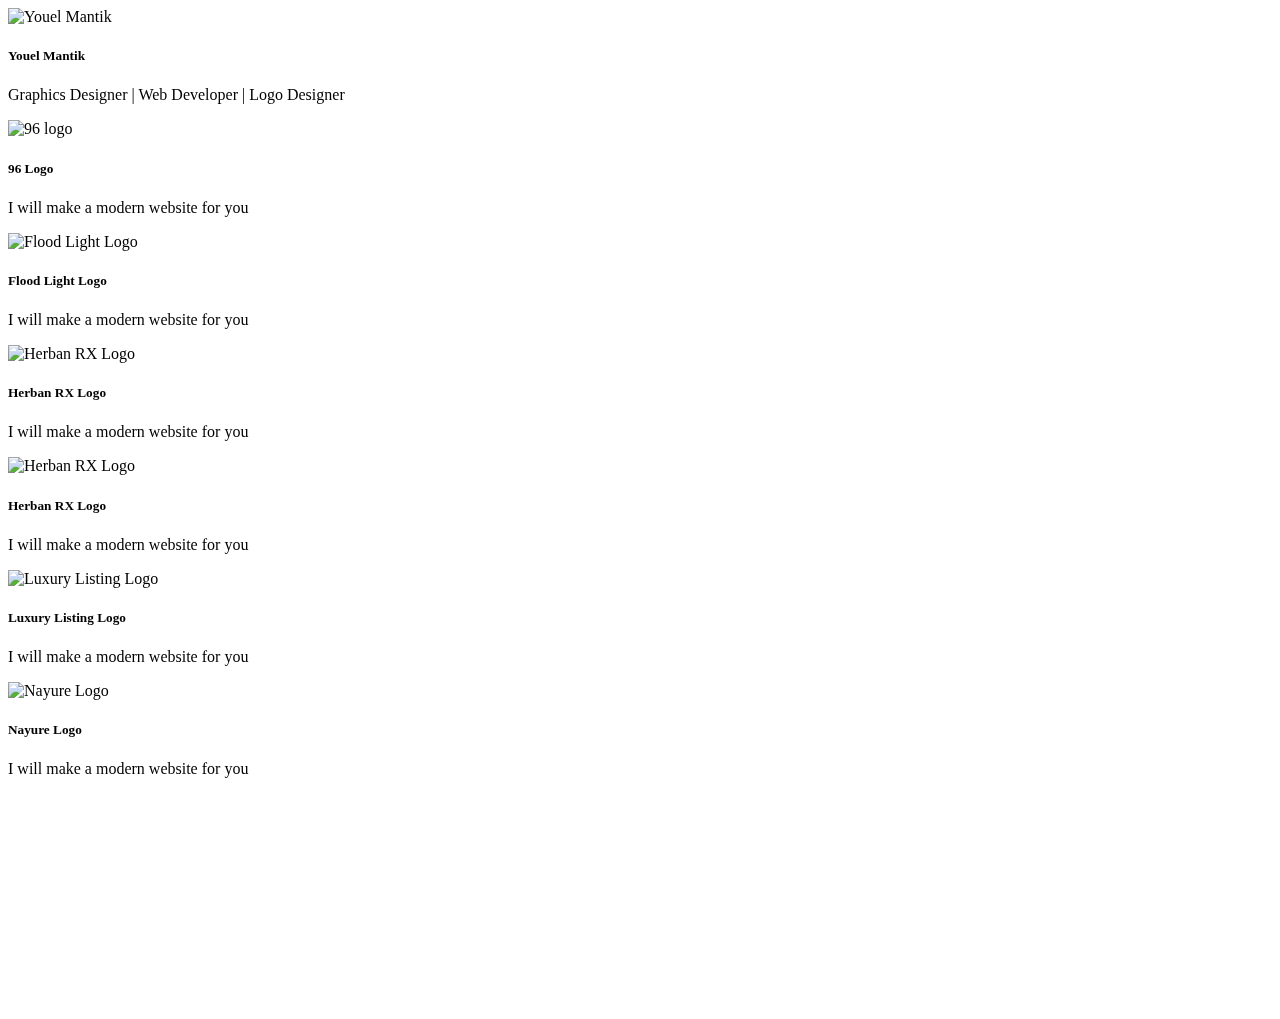
==== index.html @ 5e0aeb74 "mencoba mengganti ekstensi nama gambar" ====
<!DOCTYPE html>
<html lang="en">
  <head>
    <!-- Required meta tags -->
    <meta charset="utf-8" />
    <meta name="viewport" content="width=device-width, initial-scale=1" />

    <!-- Bootstrap CSS -->
    <link href="https://cdn.jsdelivr.net/npm/bootstrap@5.0.1/dist/css/bootstrap.min.css" rel="stylesheet" integrity="sha384-+0n0xVW2eSR5OomGNYDnhzAbDsOXxcvSN1TPprVMTNDbiYZCxYbOOl7+AMvyTG2x" crossorigin="anonymous" />
    <link rel="stylesheet" href="https://unpkg.com/aos@next/dist/aos.css" />
    <link
      rel="stylesheet"
      href="https://cdnjs.cloudflare.com/ajax/libs/font-awesome/4.7.0/css/font-awesome.css"
      integrity="sha512-5A8nwdMOWrSz20fDsjczgUidUBR8liPYU+WymTZP1lmY9G6Oc7HlZv156XqnsgNUzTyMefFTcsFH/tnJE/+xBg=="
      crossorigin="anonymous"
      referrerpolicy="no-referrer"
    />
    <link href="style.css" rel="stylesheet" />

    <title>Portfolio</title>
  </head>
  <body>
    <!-- Header -->
    <div class="header" data-aos="fade-down" data-aos-duration="800">
      <div class="container-md">
        <img src="/image/image1.JPG" alt="Youel Mantik" />
        <h5>Youel Mantik</h5>
        <p>Graphics Designer | Web Developer | Logo Designer</p>
      </div>
    </div>
    <!-- Card Image -->
    <div class="contCard">
      <div data-aos="zoom-in" data-aos-duration="800">
        <div class="card">
          <img src="/image/logo/logo1.JPG" class="card-img-top" alt="96 logo" />
          <div class="card-body">
            <h5 class="card-title">96 Logo</h5>
            <p class="card-text">I will make a modern website for you</p>
          </div>
        </div>
      </div>

      <div data-aos="zoom-in" data-aos-duration="800" data-aos-delay="100">
        <div class="card">
          <img src="/image/logo/logo2.jpg" class="card-img-top" alt="Flood Light Logo" />
          <div class="card-body">
            <h5 class="card-title">Flood Light Logo</h5>
            <p class="card-text">I will make a modern website for you</p>
          </div>
        </div>
      </div>

      <div data-aos="zoom-in" data-aos-duration="800" data-aos-delay="200">
        <div class="card">
          <img src="/image/logo/logo3.jpg" class="card-img-top" alt="Herban RX Logo" />
          <div class="card-body">
            <h5 class="card-title">Herban RX Logo</h5>
            <p class="card-text">I will make a modern website for you</p>
          </div>
        </div>
      </div>

      <div data-aos="zoom-in" data-aos-duration="800" data-aos-delay="300">
        <div class="card">
          <img src="/image/logo/logo4.jpg" class="card-img-top" alt="Herban RX Logo" />
          <div class="card-body">
            <h5 class="card-title">Herban RX Logo</h5>
            <p class="card-text">I will make a modern website for you</p>
          </div>
        </div>
      </div>

      <div data-aos="zoom-in" data-aos-duration="800" data-aos-delay="400">
        <div class="card">
          <img src="/image/logo/logo5.jpg" class="card-img-top" alt="Luxury Listing Logo" />
          <div class="card-body">
            <h5 class="card-title">Luxury Listing Logo</h5>
            <p class="card-text">I will make a modern website for you</p>
          </div>
        </div>
      </div>

      <div data-aos="zoom-in" data-aos-duration="800" data-aos-delay="500">
        <div class="card">
          <img src="/image/logo/logo6.jpg" class="card-img-top" alt="Nayure Logo" />
          <div class="card-body">
            <h5 class="card-title">Nayure Logo</h5>
            <p class="card-text">I will make a modern website for you</p>
          </div>
        </div>
      </div>

      <div data-aos="zoom-in" data-aos-duration="800">
        <div class="card">
          <img src="/image/logo/logo7.jpg" class="card-img-top" alt="Omnigram Logo" />
          <div class="card-body">
            <h5 class="card-title">Omnigram Logo</h5>
            <p class="card-text">I will make a modern website for you</p>
          </div>
        </div>
      </div>

      <div data-aos="zoom-in" data-aos-duration="800" data-aos-delay="100">
        <div class="card">
          <img src="/image/logo/logo8.jpg" class="card-img-top" alt="SEEN Logo" />
          <div class="card-body">
            <h5 class="card-title">SEEN Logo</h5>
            <p class="card-text">I will make a modern website for you</p>
          </div>
        </div>
      </div>
    </div>

    <!-- Javascript -->
    <script>
      const sec = document.querySelector("sec");
      const tog = document.querySelector("togle");
      tog.onclick = function () {
        sec.classList.toggle("light");
      };
    </script>

    <script src="https://cdn.jsdelivr.net/npm/bootstrap@5.0.1/dist/js/bootstrap.bundle.min.js" integrity="sha384-gtEjrD/SeCtmISkJkNUaaKMoLD0//ElJ19smozuHV6z3Iehds+3Ulb9Bn9Plx0x4" crossorigin="anonymous"></script>
    <script src="https://unpkg.com/aos@next/dist/aos.js"></script>
    <script>
      AOS.init();
    </script>
  </body>
</html>
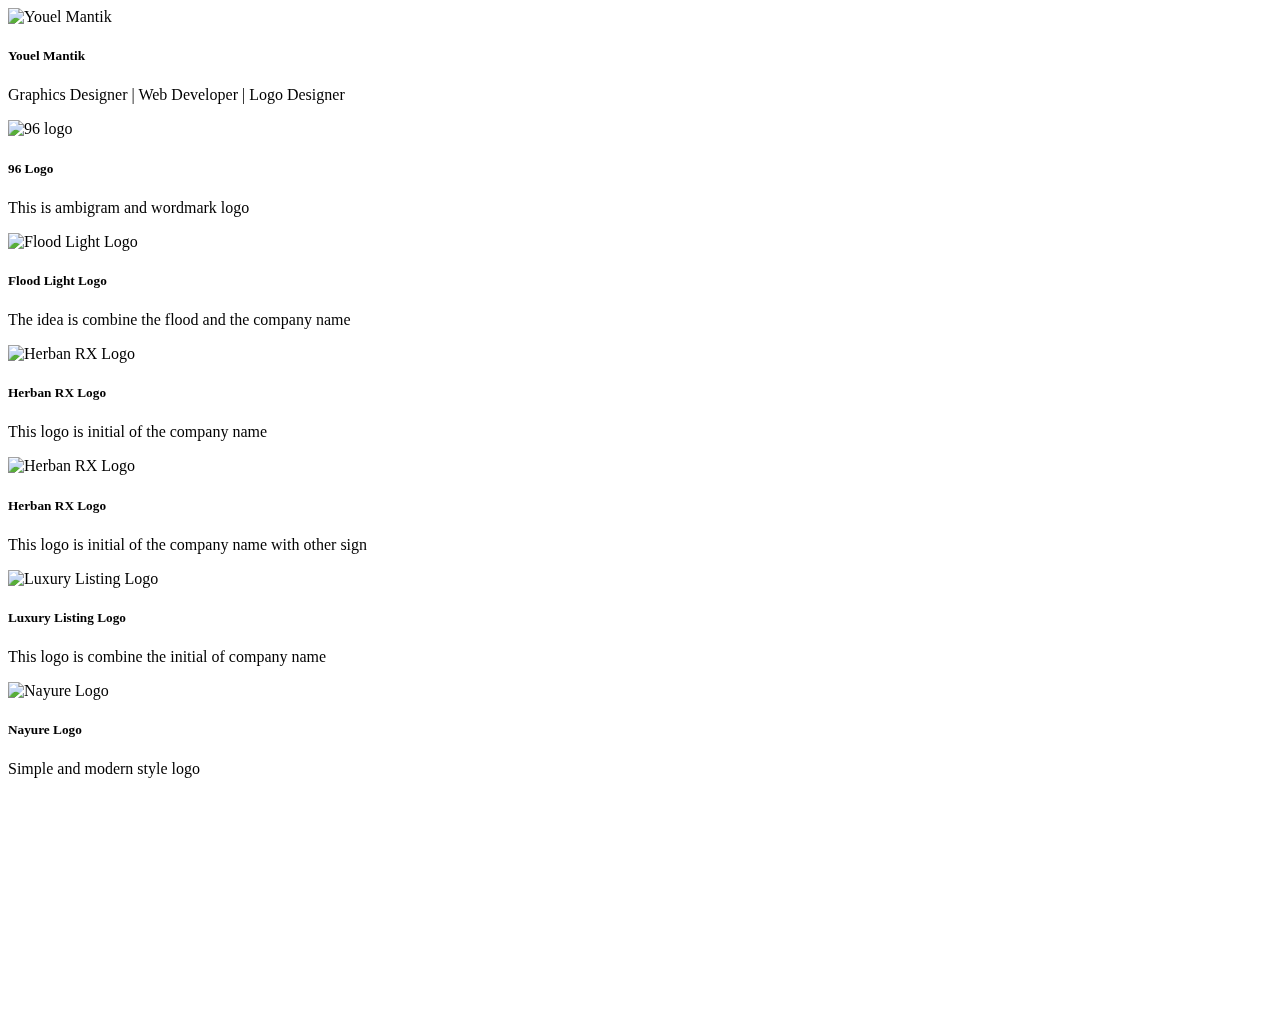
==== commit 871d0c8c: "Menambahkan penjelasan pada setiap logo" ====
--- a/index.html
+++ b/index.html
@@ -23,7 +23,7 @@
     <!-- Header -->
     <div class="header" data-aos="fade-down" data-aos-duration="800">
       <div class="container-md">
-        <img src="/image/image1.JPG" alt="Youel Mantik" />
+        <img src="/portfoliologo/image/image1.jpg" alt="Youel Mantik" />
         <h5>Youel Mantik</h5>
         <p>Graphics Designer | Web Developer | Logo Designer</p>
       </div>
@@ -32,80 +32,80 @@
     <div class="contCard">
       <div data-aos="zoom-in" data-aos-duration="800">
         <div class="card">
-          <img src="/image/logo/logo1.JPG" class="card-img-top" alt="96 logo" />
+          <img src="/portfoliologo/image/logo/logo1.jpg" class="card-img-top" alt="96 logo" />
           <div class="card-body">
             <h5 class="card-title">96 Logo</h5>
-            <p class="card-text">I will make a modern website for you</p>
+            <p class="card-text">This is ambigram and wordmark logo</p>
           </div>
         </div>
       </div>
 
       <div data-aos="zoom-in" data-aos-duration="800" data-aos-delay="100">
         <div class="card">
-          <img src="/image/logo/logo2.jpg" class="card-img-top" alt="Flood Light Logo" />
+          <img src="/portfoliologo/image/logo/logo2.jpg" class="card-img-top" alt="Flood Light Logo" />
           <div class="card-body">
             <h5 class="card-title">Flood Light Logo</h5>
-            <p class="card-text">I will make a modern website for you</p>
+            <p class="card-text">The idea is combine the flood and the company name</p>
           </div>
         </div>
       </div>
 
       <div data-aos="zoom-in" data-aos-duration="800" data-aos-delay="200">
         <div class="card">
-          <img src="/image/logo/logo3.jpg" class="card-img-top" alt="Herban RX Logo" />
+          <img src="/portfoliologo/image/logo/logo3.jpg" class="card-img-top" alt="Herban RX Logo" />
           <div class="card-body">
             <h5 class="card-title">Herban RX Logo</h5>
-            <p class="card-text">I will make a modern website for you</p>
+            <p class="card-text">This logo is initial of the company name</p>
           </div>
         </div>
       </div>
 
       <div data-aos="zoom-in" data-aos-duration="800" data-aos-delay="300">
         <div class="card">
-          <img src="/image/logo/logo4.jpg" class="card-img-top" alt="Herban RX Logo" />
+          <img src="/portfoliologo/image/logo/logo4.jpg" class="card-img-top" alt="Herban RX Logo" />
           <div class="card-body">
             <h5 class="card-title">Herban RX Logo</h5>
-            <p class="card-text">I will make a modern website for you</p>
+            <p class="card-text">This logo is initial of the company name with other sign</p>
           </div>
         </div>
       </div>
 
       <div data-aos="zoom-in" data-aos-duration="800" data-aos-delay="400">
         <div class="card">
-          <img src="/image/logo/logo5.jpg" class="card-img-top" alt="Luxury Listing Logo" />
+          <img src="/portfoliologo/image/logo/logo5.jpg" class="card-img-top" alt="Luxury Listing Logo" />
           <div class="card-body">
             <h5 class="card-title">Luxury Listing Logo</h5>
-            <p class="card-text">I will make a modern website for you</p>
+            <p class="card-text">This logo is combine the initial of company name</p>
           </div>
         </div>
       </div>
 
       <div data-aos="zoom-in" data-aos-duration="800" data-aos-delay="500">
         <div class="card">
-          <img src="/image/logo/logo6.jpg" class="card-img-top" alt="Nayure Logo" />
+          <img src="/portfoliologo/image/logo/logo6.jpg" class="card-img-top" alt="Nayure Logo" />
           <div class="card-body">
             <h5 class="card-title">Nayure Logo</h5>
-            <p class="card-text">I will make a modern website for you</p>
+            <p class="card-text">Simple and modern style logo</p>
           </div>
         </div>
       </div>
 
       <div data-aos="zoom-in" data-aos-duration="800">
         <div class="card">
-          <img src="/image/logo/logo7.jpg" class="card-img-top" alt="Omnigram Logo" />
+          <img src="/portfoliologo/image/logo/logo7.jpg" class="card-img-top" alt="Omnigram Logo" />
           <div class="card-body">
             <h5 class="card-title">Omnigram Logo</h5>
-            <p class="card-text">I will make a modern website for you</p>
+            <p class="card-text">This logo is initial of OG from the company name</p>
           </div>
         </div>
       </div>
 
       <div data-aos="zoom-in" data-aos-duration="800" data-aos-delay="100">
         <div class="card">
-          <img src="/image/logo/logo8.jpg" class="card-img-top" alt="SEEN Logo" />
+          <img src="/portfoliologo/image/logo/logo8.jpg" class="card-img-top" alt="SEEN Logo" />
           <div class="card-body">
             <h5 class="card-title">SEEN Logo</h5>
-            <p class="card-text">I will make a modern website for you</p>
+            <p class="card-text">Combine seen in english and arabic languages</p>
           </div>
         </div>
       </div>
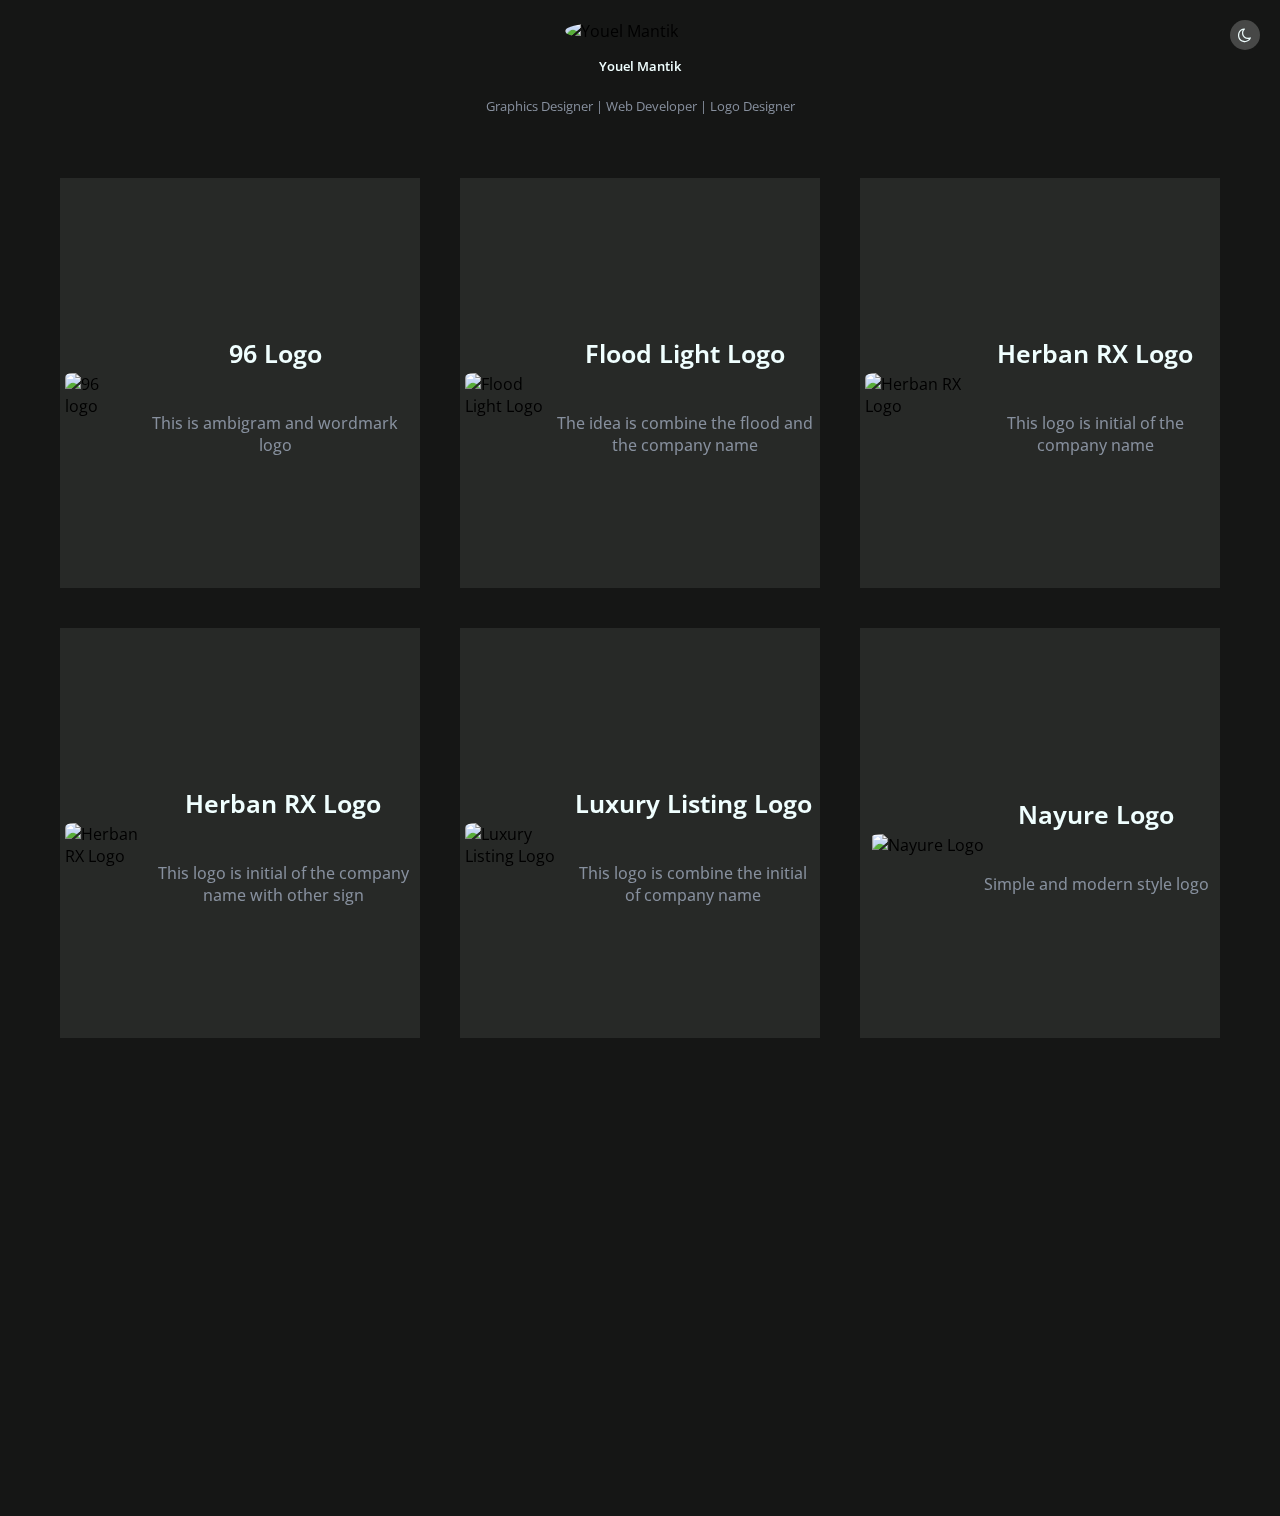
==== commit df962c87: "menambahkan toggle switch theme" ====
--- a/index.html
+++ b/index.html
@@ -20,92 +20,96 @@
     <title>Portfolio</title>
   </head>
   <body>
-    <!-- Header -->
-    <div class="header" data-aos="fade-down" data-aos-duration="800">
-      <div class="container-md">
-        <img src="/portfoliologo/image/image1.jpg" alt="Youel Mantik" />
-        <h5>Youel Mantik</h5>
-        <p>Graphics Designer | Web Developer | Logo Designer</p>
+    <div class="sec">
+      <!-- Toggle Switch -->
+      <div class="toggle" onclick="light()"></div>
+      <!-- Header -->
+      <div class="header" data-aos="fade-down" data-aos-duration="800">
+        <div class="container-md">
+          <img src="/portfoliologo/image/image1.jpg" alt="Youel Mantik" />
+          <h5>Youel Mantik</h5>
+          <p>Graphics Designer | Web Developer | Logo Designer</p>
+        </div>
       </div>
-    </div>
-    <!-- Card Image -->
-    <div class="contCard">
-      <div data-aos="zoom-in" data-aos-duration="800">
-        <div class="card">
-          <img src="/portfoliologo/image/logo/logo1.jpg" class="card-img-top" alt="96 logo" />
-          <div class="card-body">
-            <h5 class="card-title">96 Logo</h5>
-            <p class="card-text">This is ambigram and wordmark logo</p>
+      <!-- Card Image -->
+      <div class="contCard">
+        <div data-aos="zoom-in" data-aos-duration="800">
+          <div class="card">
+            <img src="/portfoliologo/image/logo/logo1.jpg" class="card-img-top" alt="96 logo" />
+            <div class="card-body">
+              <h5 class="card-title">96 Logo</h5>
+              <p class="card-text">This is ambigram and wordmark logo</p>
+            </div>
           </div>
         </div>
-      </div>
 
-      <div data-aos="zoom-in" data-aos-duration="800" data-aos-delay="100">
-        <div class="card">
-          <img src="/portfoliologo/image/logo/logo2.jpg" class="card-img-top" alt="Flood Light Logo" />
-          <div class="card-body">
-            <h5 class="card-title">Flood Light Logo</h5>
-            <p class="card-text">The idea is combine the flood and the company name</p>
+        <div data-aos="zoom-in" data-aos-duration="800" data-aos-delay="100">
+          <div class="card">
+            <img src="/portfoliologo/image/logo/logo2.jpg" class="card-img-top" alt="Flood Light Logo" />
+            <div class="card-body">
+              <h5 class="card-title">Flood Light Logo</h5>
+              <p class="card-text">The idea is combine the flood and the company name</p>
+            </div>
           </div>
         </div>
-      </div>
 
-      <div data-aos="zoom-in" data-aos-duration="800" data-aos-delay="200">
-        <div class="card">
-          <img src="/portfoliologo/image/logo/logo3.jpg" class="card-img-top" alt="Herban RX Logo" />
-          <div class="card-body">
-            <h5 class="card-title">Herban RX Logo</h5>
-            <p class="card-text">This logo is initial of the company name</p>
+        <div data-aos="zoom-in" data-aos-duration="800" data-aos-delay="200">
+          <div class="card">
+            <img src="/portfoliologo/image/logo/logo3.jpg" class="card-img-top" alt="Herban RX Logo" />
+            <div class="card-body">
+              <h5 class="card-title">Herban RX Logo</h5>
+              <p class="card-text">This logo is initial of the company name</p>
+            </div>
           </div>
         </div>
-      </div>
 
-      <div data-aos="zoom-in" data-aos-duration="800" data-aos-delay="300">
-        <div class="card">
-          <img src="/portfoliologo/image/logo/logo4.jpg" class="card-img-top" alt="Herban RX Logo" />
-          <div class="card-body">
-            <h5 class="card-title">Herban RX Logo</h5>
-            <p class="card-text">This logo is initial of the company name with other sign</p>
+        <div data-aos="zoom-in" data-aos-duration="800" data-aos-delay="300">
+          <div class="card">
+            <img src="/portfoliologo/image/logo/logo4.jpg" class="card-img-top" alt="Herban RX Logo" />
+            <div class="card-body">
+              <h5 class="card-title">Herban RX Logo</h5>
+              <p class="card-text">This logo is initial of the company name with other sign</p>
+            </div>
           </div>
         </div>
-      </div>
 
-      <div data-aos="zoom-in" data-aos-duration="800" data-aos-delay="400">
-        <div class="card">
-          <img src="/portfoliologo/image/logo/logo5.jpg" class="card-img-top" alt="Luxury Listing Logo" />
-          <div class="card-body">
-            <h5 class="card-title">Luxury Listing Logo</h5>
-            <p class="card-text">This logo is combine the initial of company name</p>
+        <div data-aos="zoom-in" data-aos-duration="800" data-aos-delay="400">
+          <div class="card">
+            <img src="/portfoliologo/image/logo/logo5.jpg" class="card-img-top" alt="Luxury Listing Logo" />
+            <div class="card-body">
+              <h5 class="card-title">Luxury Listing Logo</h5>
+              <p class="card-text">This logo is combine the initial of company name</p>
+            </div>
           </div>
         </div>
-      </div>
 
-      <div data-aos="zoom-in" data-aos-duration="800" data-aos-delay="500">
-        <div class="card">
-          <img src="/portfoliologo/image/logo/logo6.jpg" class="card-img-top" alt="Nayure Logo" />
-          <div class="card-body">
-            <h5 class="card-title">Nayure Logo</h5>
-            <p class="card-text">Simple and modern style logo</p>
+        <div data-aos="zoom-in" data-aos-duration="800" data-aos-delay="500">
+          <div class="card">
+            <img src="/portfoliologo/image/logo/logo6.jpg" class="card-img-top" alt="Nayure Logo" />
+            <div class="card-body">
+              <h5 class="card-title">Nayure Logo</h5>
+              <p class="card-text">Simple and modern style logo</p>
+            </div>
           </div>
         </div>
-      </div>
 
-      <div data-aos="zoom-in" data-aos-duration="800">
-        <div class="card">
-          <img src="/portfoliologo/image/logo/logo7.jpg" class="card-img-top" alt="Omnigram Logo" />
-          <div class="card-body">
-            <h5 class="card-title">Omnigram Logo</h5>
-            <p class="card-text">This logo is initial of OG from the company name</p>
+        <div data-aos="zoom-in" data-aos-duration="800">
+          <div class="card">
+            <img src="/portfoliologo/image/logo/logo7.jpg" class="card-img-top" alt="Omnigram Logo" />
+            <div class="card-body">
+              <h5 class="card-title">Omnigram Logo</h5>
+              <p class="card-text">This logo is initial of OG from the company name</p>
+            </div>
           </div>
         </div>
-      </div>
 
-      <div data-aos="zoom-in" data-aos-duration="800" data-aos-delay="100">
-        <div class="card">
-          <img src="/portfoliologo/image/logo/logo8.jpg" class="card-img-top" alt="SEEN Logo" />
-          <div class="card-body">
-            <h5 class="card-title">SEEN Logo</h5>
-            <p class="card-text">Combine seen in english and arabic languages</p>
+        <div data-aos="zoom-in" data-aos-duration="800" data-aos-delay="100">
+          <div class="card">
+            <img src="/portfoliologo/image/logo/logo8.jpg" class="card-img-top" alt="SEEN Logo" />
+            <div class="card-body">
+              <h5 class="card-title">SEEN Logo</h5>
+              <p class="card-text">Combine seen in english and arabic languages</p>
+            </div>
           </div>
         </div>
       </div>
@@ -113,11 +117,9 @@
 
     <!-- Javascript -->
     <script>
-      const sec = document.querySelector("sec");
-      const tog = document.querySelector("togle");
-      tog.onclick = function () {
-        sec.classList.toggle("light");
-      };
+      function light() {
+        document.body.classList.toggle("light");
+      }
     </script>
 
     <script src="https://cdn.jsdelivr.net/npm/bootstrap@5.0.1/dist/js/bootstrap.bundle.min.js" integrity="sha384-gtEjrD/SeCtmISkJkNUaaKMoLD0//ElJ19smozuHV6z3Iehds+3Ulb9Bn9Plx0x4" crossorigin="anonymous"></script>
--- a/style.css
+++ b/style.css
@@ -0,0 +1,126 @@
+@import url("https://fonts.googleapis.com/css2?family=Open+Sans&display=swap");
+* {
+  font-family: "Open Sans", sans-serif;
+}
+body {
+  background-color: rgb(21, 22, 21);
+  transition: background-color 0.5s;
+}
+body.light {
+  background-color: azure;
+}
+.toggle {
+  position: absolute;
+  z-index: 1;
+  top: 20px;
+  right: 20px;
+  background-color: rgba(84, 85, 84, 0.8);
+  width: 30px;
+  height: 30px;
+  border-radius: 50%;
+  cursor: pointer;
+  display: flex;
+  justify-content: center;
+  align-items: center;
+}
+.toggle:before {
+  content: "\f186";
+  font-family: fontAwesome;
+  color: azure;
+}
+body.light .toggle:before {
+  content: "\f185";
+  font-family: fontAwesome;
+}
+
+.header {
+  position: relative;
+  justify-content: center;
+  display: flex;
+  margin-top: 20px;
+  align-items: center;
+}
+.header img {
+  margin: auto;
+  position: relative;
+  justify-content: center;
+  display: flex;
+  max-width: 150px;
+  min-width: 50px;
+  border-radius: 100%;
+}
+.header h5 {
+  margin-top: 15px;
+  position: relative;
+  justify-content: center;
+  display: flex;
+  color: azure;
+  font-weight: 600;
+}
+body.light .header h5 {
+  color: rgb(21, 22, 21);
+}
+
+.header p {
+  position: relative;
+  justify-content: center;
+  display: flex;
+  font-size: 0.8em;
+  color: rgb(135, 144, 158);
+}
+
+body.light .header p {
+  color: rgb(21, 22, 21);
+}
+
+.contCard {
+  margin-top: 30px;
+  position: relative;
+  justify-content: center;
+  display: flex;
+  flex-wrap: wrap;
+  align-items: center;
+}
+.card img {
+  margin-top: 25px;
+  max-width: 250px;
+  border-radius: 10%;
+  transition: all.0.5s;
+}
+
+.card {
+  background-color: rgba(84, 85, 84, 0.3);
+  justify-content: center;
+  align-items: center;
+  display: flex;
+  margin: 20px;
+  padding: 5px;
+  width: 350px;
+  height: 400px;
+  cursor: pointer;
+}
+.card:hover {
+  transition: all.4s;
+  transform: scale(1.1);
+  border-radius: 5%;
+}
+
+.card h5 {
+  font-weight: 650;
+  text-align: center;
+  font-size: 25px;
+  color: azure;
+}
+
+body.light .card h5 {
+  color: rgb(21, 22, 21);
+}
+.card p {
+  font-weight: 450;
+  color: rgb(135, 144, 158);
+  text-align: center;
+}
+
+body.light .card p {
+  color: rgb(21, 22, 21);
+}
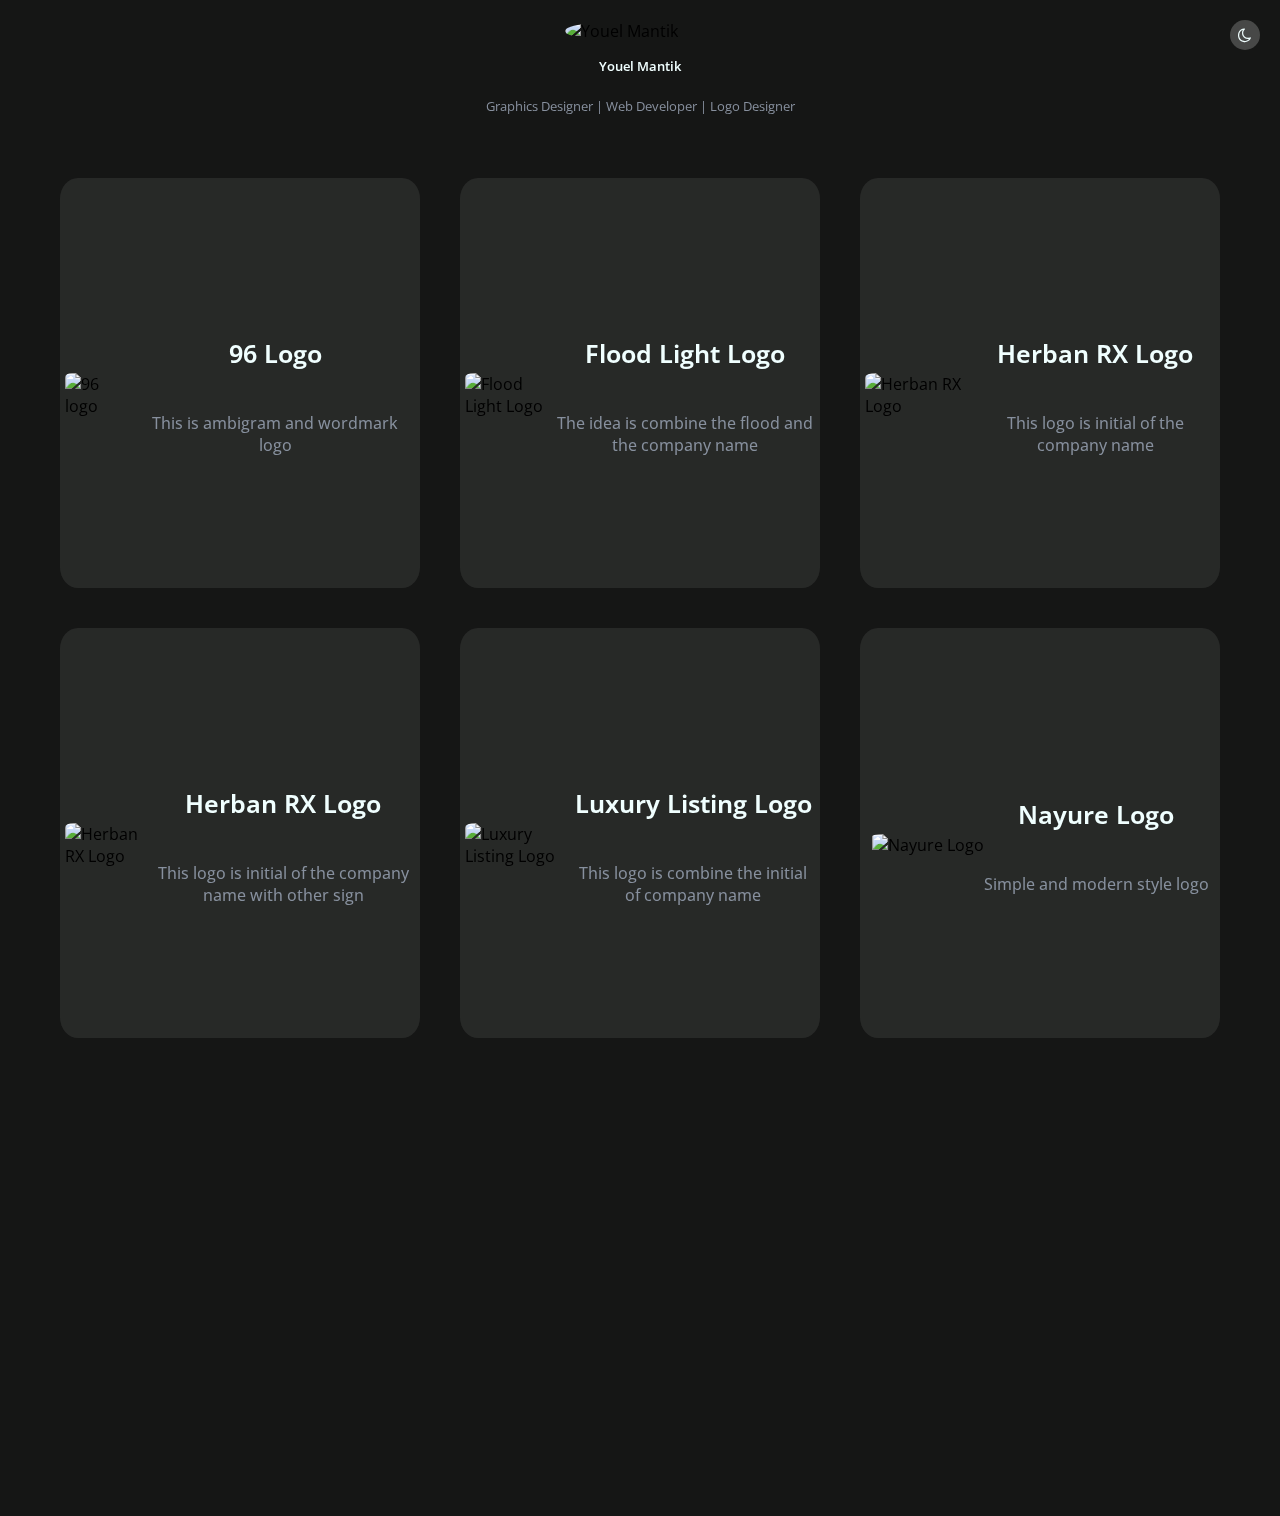
==== commit c1a20b0c: "Menambahkan efek Glassmorphsm" ====
--- a/index.html
+++ b/index.html
@@ -16,7 +16,7 @@
       referrerpolicy="no-referrer"
     />
     <link href="style.css" rel="stylesheet" />
-
+    <link rel="icon" type="image/png" href="/portfoliologo/image/icon/icon.png" />
     <title>Portfolio</title>
   </head>
   <body>
@@ -116,10 +116,12 @@
     </div>
 
     <!-- Javascript -->
+    <script type="text/javascript" src="vanilla-tilt.js"></script>
     <script>
-      function light() {
-        document.body.classList.toggle("light");
-      }
+      VanillaTilt.init(document.querySelectorAll(".card"), {
+        max: 25,
+        speed: 400,
+      });
     </script>
 
     <script src="https://cdn.jsdelivr.net/npm/bootstrap@5.0.1/dist/js/bootstrap.bundle.min.js" integrity="sha384-gtEjrD/SeCtmISkJkNUaaKMoLD0//ElJ19smozuHV6z3Iehds+3Ulb9Bn9Plx0x4" crossorigin="anonymous"></script>
@@ -127,5 +129,11 @@
     <script>
       AOS.init();
     </script>
+
+    <script>
+      function light() {
+        document.body.classList.toggle("light");
+      }
+    </script>
   </body>
 </html>
--- a/style.css
+++ b/style.css
@@ -7,7 +7,7 @@
   transition: background-color 0.5s;
 }
 body.light {
-  background-color: azure;
+  background-color: rgb(241, 241, 241);
 }
 .toggle {
   position: absolute;
@@ -97,13 +97,14 @@
   padding: 5px;
   width: 350px;
   height: 400px;
-  cursor: pointer;
+  cursor: default;
+  border-radius: 5%;
 }
-.card:hover {
+/* .card:hover {
   transition: all.4s;
   transform: scale(1.1);
   border-radius: 5%;
-}
+} */
 
 .card h5 {
   font-weight: 650;
